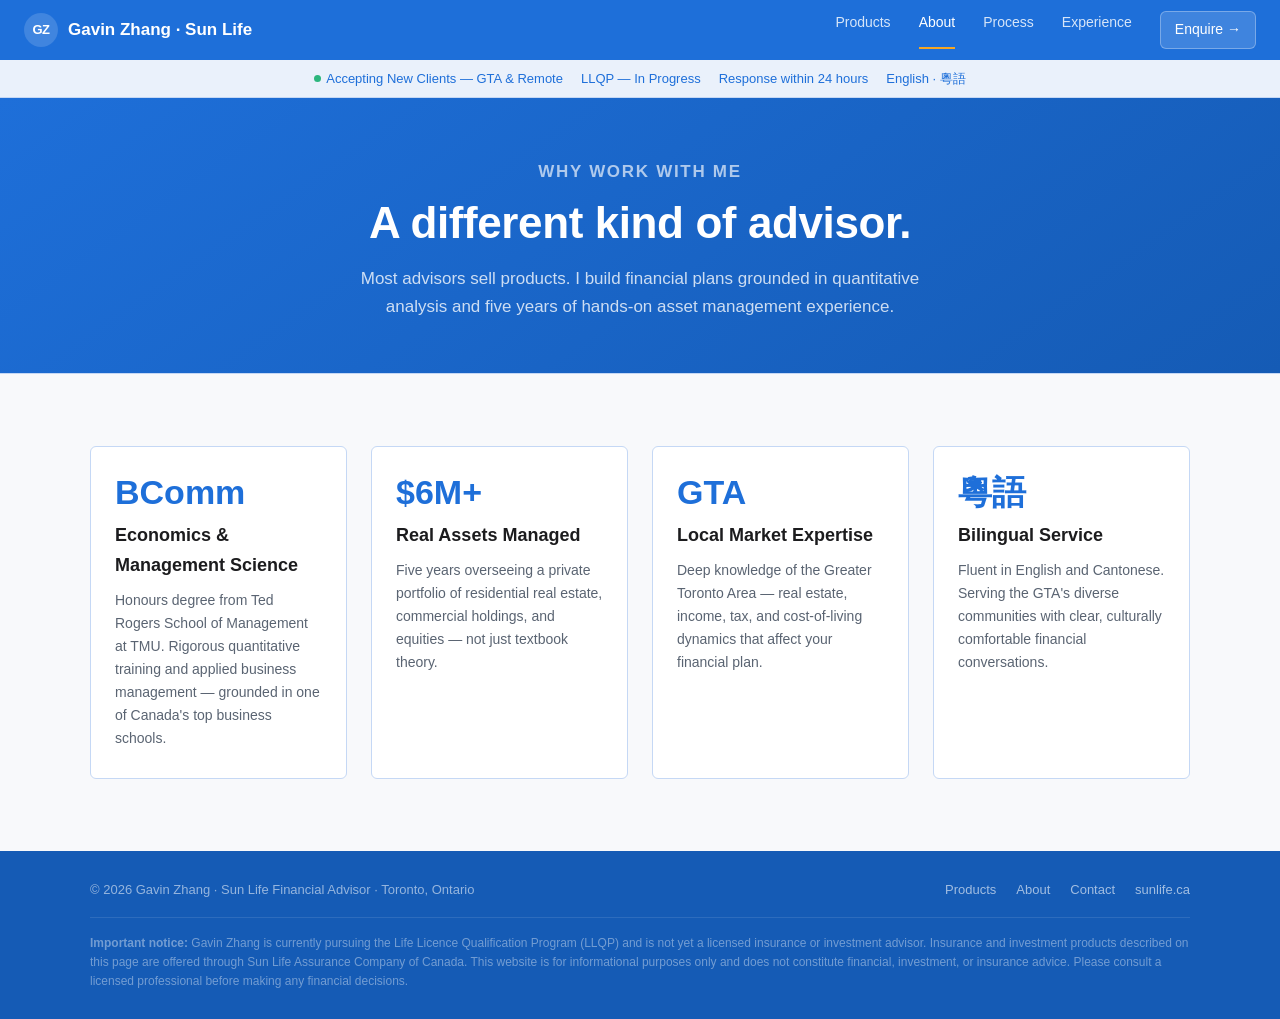
==== about.html @ dd491392 "Add files via upload" ====
<!DOCTYPE html>
<html lang="en">
<head>
  <meta charset="UTF-8"/><meta name="viewport" content="width=device-width,initial-scale=1.0"/>
  <title>About — Gavin Zhang · Sun Life Financial Advisor</title>
  <link rel="stylesheet" href="style.css"/>
  <style>
    .why-grid{display:grid;grid-template-columns:repeat(auto-fill,minmax(220px,1fr));gap:24px;}
    .why-card{background:var(--white);border:1px solid var(--blue-border);border-radius:var(--radius);padding:28px 24px;}
    .why-stat{font-size:34px;font-weight:800;color:var(--blue);line-height:1;margin-bottom:12px;}
    .why-card h3{font-size:18px;font-weight:700;margin-bottom:8px;}
    .why-card p{font-size:14px;color:var(--muted);}
  </style>
</head>
<body>
<nav>
  <a href="index.html" class="nav-brand"><span class="nav-logo">GZ</span><span>Gavin Zhang · Sun Life</span></a>
  <div class="nav-links">
    <a href="products.html">Products</a>
    <a href="about.html" class="active">About</a>
    <a href="process.html">Process</a>
    <a href="experience.html">Experience</a>
    <a href="index.html#contact" class="nav-cta">Enquire →</a>
  </div>
</nav>
<div class="statusbar">
  <span><span class="dot"></span> Accepting New Clients — GTA &amp; Remote</span>
  <span>LLQP — In Progress</span><span>Response within 24 hours</span><span>English · 粵語</span>
</div>

<div class="page-hero">
  <p class="section-eyebrow">Why Work With Me</p>
  <h1>A different kind of advisor.</h1>
  <p>Most advisors sell products. I build financial plans grounded in quantitative analysis and five years of hands-on asset management experience.</p>
</div>

<section style="background:var(--off-white);border-top:1px solid var(--blue-border);">
  <div class="container">
    <div class="why-grid">
      <div class="why-card">
        <div class="why-stat">BComm</div>
        <h3>Economics &amp; Management Science</h3>
        <p>Honours degree from Ted Rogers School of Management at TMU. Rigorous quantitative training and applied business management — grounded in one of Canada's top business schools.</p>
      </div>
      <div class="why-card">
        <div class="why-stat">$6M+</div>
        <h3>Real Assets Managed</h3>
        <p>Five years overseeing a private portfolio of residential real estate, commercial holdings, and equities — not just textbook theory.</p>
      </div>
      <div class="why-card">
        <div class="why-stat">GTA</div>
        <h3>Local Market Expertise</h3>
        <p>Deep knowledge of the Greater Toronto Area — real estate, income, tax, and cost-of-living dynamics that affect your financial plan.</p>
      </div>
      <div class="why-card">
        <div class="why-stat">粵語</div>
        <h3>Bilingual Service</h3>
        <p>Fluent in English and Cantonese. Serving the GTA's diverse communities with clear, culturally comfortable financial conversations.</p>
      </div>
    </div>
  </div>
</section>

<footer>
  <div class="footer-inner">
    <span>© 2026 Gavin Zhang · Sun Life Financial Advisor · Toronto, Ontario</span>
    <div class="footer-links">
      <a href="products.html">Products</a><a href="about.html">About</a>
      <a href="index.html#contact">Contact</a><a href="https://www.sunlife.ca/en/" target="_blank">sunlife.ca</a>
    </div>
  </div>
  <p class="disclaimer"><strong>Important notice:</strong> Gavin Zhang is currently pursuing the Life Licence Qualification Program (LLQP) and is not yet a licensed insurance or investment advisor. Insurance and investment products described on this page are offered through Sun Life Assurance Company of Canada. This website is for informational purposes only and does not constitute financial, investment, or insurance advice. Please consult a licensed professional before making any financial decisions.</p>
</footer>
</body>
</html>
---- style.css ----
:root{--blue:#1E6FD9;--blue-dark:#155BB5;--blue-light:#EAF1FB;--blue-border:#C5D8F5;--yellow:#F5A623;--yellow-bg:#FFF8ED;--white:#FFFFFF;--off-white:#F8F9FB;--text:#1C1C1E;--muted:#5A6472;--radius:6px;--max:1100px;}
*,*::before,*::after{box-sizing:border-box;margin:0;padding:0;}
html{scroll-behavior:smooth;}
body{font-family:-apple-system,BlinkMacSystemFont,"Segoe UI",Roboto,Helvetica,Arial,sans-serif;font-size:16px;line-height:1.65;color:var(--text);background:var(--white);}
a{color:inherit;text-decoration:none;}
ul{list-style:none;}
nav{position:sticky;top:0;z-index:100;background:var(--blue);padding:0 24px;display:flex;align-items:center;justify-content:space-between;height:60px;}
.nav-brand{display:flex;align-items:center;gap:10px;color:#fff;font-weight:700;font-size:17px;}
.nav-logo{background:rgba(255,255,255,.15);border-radius:50%;width:34px;height:34px;display:flex;align-items:center;justify-content:center;font-size:13px;font-weight:800;letter-spacing:-.5px;color:#fff;}
.nav-links{display:flex;gap:28px;}
.nav-links a{color:rgba(255,255,255,.82);font-size:14px;font-weight:500;transition:color .15s;}
.nav-links a:hover{color:#fff;}
.nav-links a.active{color:#fff;border-bottom:2px solid var(--yellow);padding-bottom:2px;}
.nav-cta{background:rgba(255,255,255,.15);border:1px solid rgba(255,255,255,.3);color:#fff!important;padding:6px 14px;border-radius:var(--radius);font-size:13px;font-weight:600;transition:background .15s;}
.nav-cta:hover{background:rgba(255,255,255,.25)!important;}
.statusbar{background:var(--blue-light);border-bottom:1px solid var(--blue-border);padding:8px 24px;display:flex;flex-wrap:wrap;gap:18px;justify-content:center;font-size:13px;color:var(--blue);}
.statusbar span{display:flex;align-items:center;gap:5px;}
.dot{width:7px;height:7px;border-radius:50%;background:#2CB67D;display:inline-block;}
.hero{background:linear-gradient(145deg,var(--blue) 0%,var(--blue-dark) 100%);color:#fff;padding:88px 24px 80px;text-align:center;}
.hero-eyebrow{font-size:13px;font-weight:600;letter-spacing:.08em;text-transform:uppercase;color:rgba(255,255,255,.65);margin-bottom:18px;}
.hero h1{font-size:clamp(32px,5vw,54px);font-weight:800;line-height:1.15;max-width:760px;margin:0 auto 20px;letter-spacing:-.5px;}
.hero h1 em{font-style:italic;opacity:.9;}
.hero p{font-size:18px;color:rgba(255,255,255,.82);max-width:600px;margin:0 auto 36px;}
.hero-btns{display:flex;gap:14px;justify-content:center;flex-wrap:wrap;}
.page-hero{background:linear-gradient(145deg,var(--blue) 0%,var(--blue-dark) 100%);color:#fff;padding:60px 24px 52px;text-align:center;}
.page-hero .section-eyebrow{color:rgba(255,255,255,.65);}
.page-hero h1{font-size:clamp(26px,4vw,44px);font-weight:800;line-height:1.15;max-width:700px;margin:12px auto 16px;letter-spacing:-.4px;}
.page-hero h1 em{font-style:italic;}
.page-hero p{font-size:17px;color:rgba(255,255,255,.78);max-width:560px;margin:0 auto;}
.stats{background:var(--off-white);border-bottom:1px solid var(--blue-border);padding:36px 24px;display:flex;flex-wrap:wrap;justify-content:center;gap:48px;}
.stat{text-align:center;}
.stat-num{font-size:32px;font-weight:800;color:var(--blue);line-height:1;}
.stat-label{font-size:13px;color:var(--muted);margin-top:4px;font-weight:500;}
section{padding:72px 24px;}
.container{max-width:var(--max);margin:0 auto;}
.section-eyebrow{font-size:12px;font-weight:700;letter-spacing:.1em;text-transform:uppercase;color:var(--blue);margin-bottom:10px;}
.section-title{font-size:clamp(24px,3.5vw,38px);font-weight:800;line-height:1.2;letter-spacing:-.3px;max-width:580px;}
.section-title em{font-style:italic;}
.section-sub{color:var(--muted);font-size:16px;max-width:540px;margin-top:12px;}
.section-header{margin-bottom:48px;}
.btn-primary{background:var(--yellow);color:#1C1C1E;padding:13px 28px;border-radius:var(--radius);font-weight:700;font-size:15px;transition:opacity .15s;display:inline-block;}
.btn-primary:hover{opacity:.9;}
.btn-secondary{border:1.5px solid rgba(255,255,255,.45);color:#fff;padding:13px 28px;border-radius:var(--radius);font-weight:600;font-size:15px;transition:border-color .15s,background .15s;display:inline-block;}
.btn-secondary:hover{border-color:#fff;background:rgba(255,255,255,.08);}
.btn-yellow{background:var(--yellow);color:#1C1C1E;padding:10px 20px;border-radius:var(--radius);font-weight:700;font-size:14px;transition:opacity .15s;display:inline-block;}
.btn-yellow:hover{opacity:.88;}
footer{background:var(--blue-dark);color:rgba(255,255,255,.55);padding:28px 24px;font-size:13px;}
.footer-inner{max-width:var(--max);margin:0 auto;display:flex;flex-wrap:wrap;justify-content:space-between;align-items:flex-start;gap:16px;}
.footer-links{display:flex;gap:20px;flex-wrap:wrap;}
.footer-links a{color:rgba(255,255,255,.6);}
.footer-links a:hover{color:#fff;}
.disclaimer{max-width:var(--max);margin:16px auto 0;padding-top:16px;border-top:1px solid rgba(255,255,255,.1);font-size:12px;line-height:1.6;color:rgba(255,255,255,.4);}
@media(max-width:720px){.nav-links{display:none;}.stats{gap:28px;}}
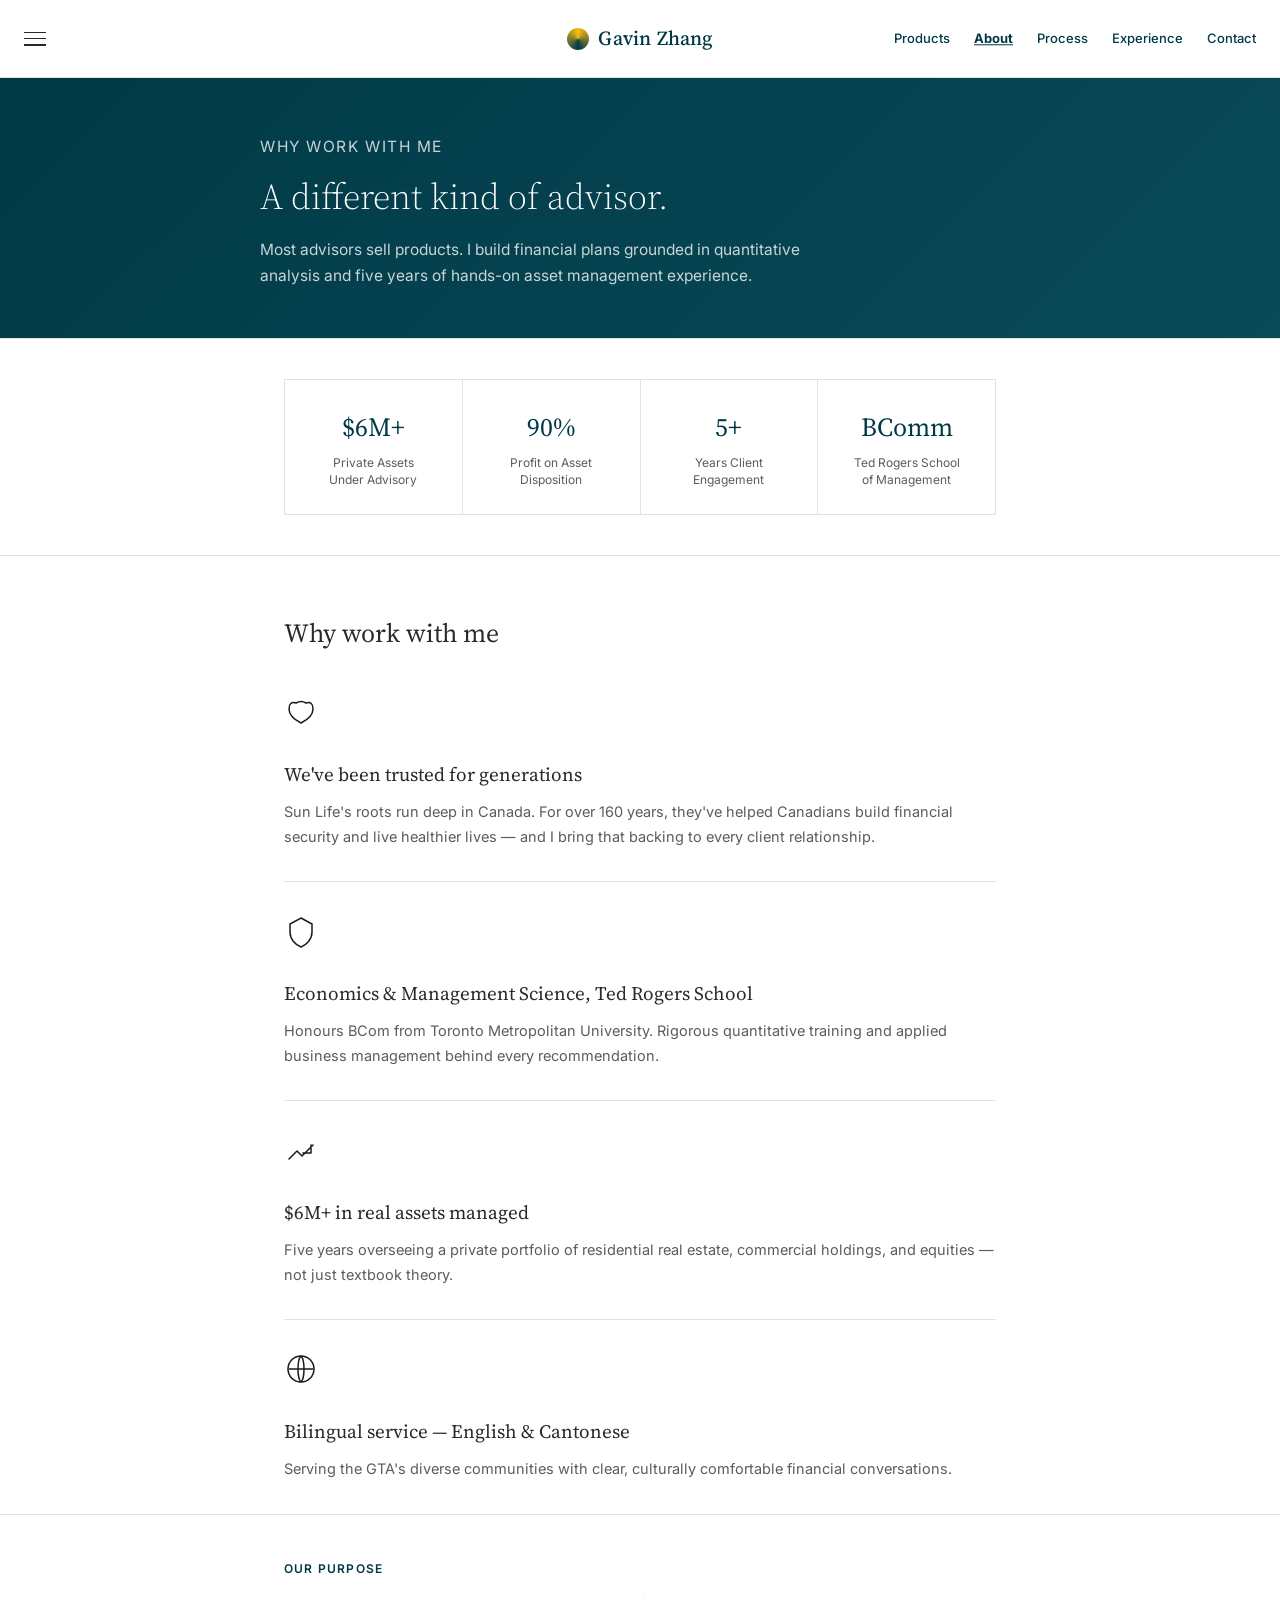
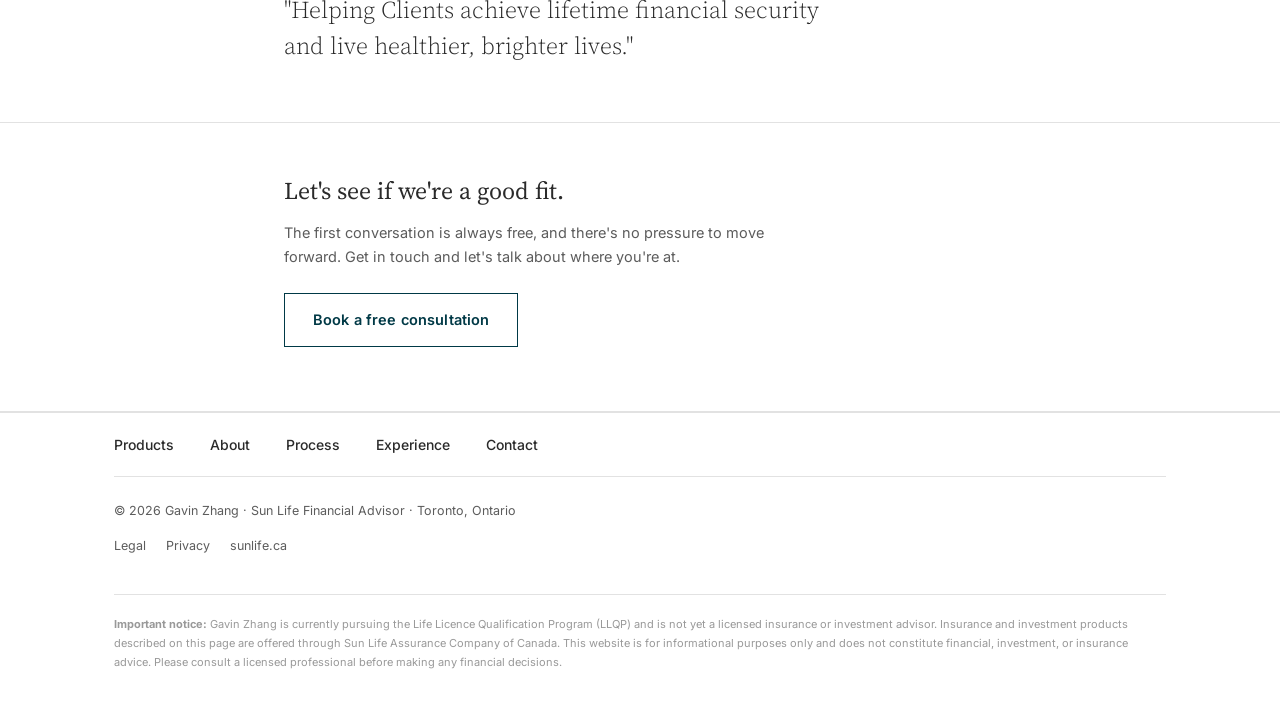
==== commit 6d34fda0: "Add files via upload" ====
--- a/about.html
+++ b/about.html
@@ -1,75 +1,139 @@
 <!DOCTYPE html>
 <html lang="en">
 <head>
-  <meta charset="UTF-8"/><meta name="viewport" content="width=device-width,initial-scale=1.0"/>
-  <title>About — Gavin Zhang · Sun Life Financial Advisor</title>
-  <link rel="stylesheet" href="style.css"/>
-  <style>
-    .why-grid{display:grid;grid-template-columns:repeat(auto-fill,minmax(220px,1fr));gap:24px;}
-    .why-card{background:var(--white);border:1px solid var(--blue-border);border-radius:var(--radius);padding:28px 24px;}
-    .why-stat{font-size:34px;font-weight:800;color:var(--blue);line-height:1;margin-bottom:12px;}
-    .why-card h3{font-size:18px;font-weight:700;margin-bottom:8px;}
-    .why-card p{font-size:14px;color:var(--muted);}
-  </style>
+<meta charset="UTF-8"/>
+<meta name="viewport" content="width=device-width,initial-scale=1.0"/>
+<title>About — Gavin Zhang · Sun Life Financial Advisor</title>
+<link rel="preconnect" href="https://fonts.googleapis.com">
+<link rel="preconnect" href="https://fonts.gstatic.com" crossorigin>
+<link href="https://fonts.googleapis.com/css2?family=Source+Serif+4:opsz,wght@8..60,300;8..60,400;8..60,500&family=Inter:wght@300;400;500;600&display=swap" rel="stylesheet">
+<link rel="stylesheet" href="style.css">
 </head>
 <body>
+
+<!-- NAV -->
 <nav>
-  <a href="index.html" class="nav-brand"><span class="nav-logo">GZ</span><span>Gavin Zhang · Sun Life</span></a>
-  <div class="nav-links">
+  <div class="nav-menu-icon"><span></span><span></span><span></span></div>
+  <a href="index.html" class="nav-brand">
+    <span class="nav-sun"></span>
+    <span class="nav-brand-text">Gavin Zhang</span>
+  </a>
+  <div class="nav-links-row">
     <a href="products.html">Products</a>
     <a href="about.html" class="active">About</a>
     <a href="process.html">Process</a>
     <a href="experience.html">Experience</a>
-    <a href="index.html#contact" class="nav-cta">Enquire →</a>
+    <a href="index.html#contact">Contact</a>
   </div>
 </nav>
-<div class="statusbar">
-  <span><span class="dot"></span> Accepting New Clients — GTA &amp; Remote</span>
-  <span>LLQP — In Progress</span><span>Response within 24 hours</span><span>English · 粵語</span>
+
+<!-- PAGE HERO -->
+<div class="page-hero">
+  <div class="page-hero-inner">
+    <p class="page-hero-eyebrow">Why Work With Me</p>
+    <h1>A different kind of advisor.</h1>
+    <p>Most advisors sell products. I build financial plans grounded in quantitative analysis and five years of hands-on asset management experience.</p>
+  </div>
 </div>
 
-<div class="page-hero">
-  <p class="section-eyebrow">Why Work With Me</p>
-  <h1>A different kind of advisor.</h1>
-  <p>Most advisors sell products. I build financial plans grounded in quantitative analysis and five years of hands-on asset management experience.</p>
+<hr class="divider"/>
+
+<!-- STATS -->
+<div class="wrap">
+<div class="stat-row">
+  <div class="stat-cell"><div class="stat-num">$6M+</div><div class="stat-label">Private Assets<br>Under Advisory</div></div>
+  <div class="stat-cell"><div class="stat-num">90%</div><div class="stat-label">Profit on Asset<br>Disposition</div></div>
+  <div class="stat-cell"><div class="stat-num">5+</div><div class="stat-label">Years Client<br>Engagement</div></div>
+  <div class="stat-cell"><div class="stat-num">BComm</div><div class="stat-label">Ted Rogers School<br>of Management</div></div>
+</div>
 </div>
 
-<section style="background:var(--off-white);border-top:1px solid var(--blue-border);">
-  <div class="container">
-    <div class="why-grid">
-      <div class="why-card">
-        <div class="why-stat">BComm</div>
-        <h3>Economics &amp; Management Science</h3>
-        <p>Honours degree from Ted Rogers School of Management at TMU. Rigorous quantitative training and applied business management — grounded in one of Canada's top business schools.</p>
-      </div>
-      <div class="why-card">
-        <div class="why-stat">$6M+</div>
-        <h3>Real Assets Managed</h3>
-        <p>Five years overseeing a private portfolio of residential real estate, commercial holdings, and equities — not just textbook theory.</p>
-      </div>
-      <div class="why-card">
-        <div class="why-stat">GTA</div>
-        <h3>Local Market Expertise</h3>
-        <p>Deep knowledge of the Greater Toronto Area — real estate, income, tax, and cost-of-living dynamics that affect your financial plan.</p>
-      </div>
-      <div class="why-card">
-        <div class="why-stat">粵語</div>
-        <h3>Bilingual Service</h3>
-        <p>Fluent in English and Cantonese. Serving the GTA's diverse communities with clear, culturally comfortable financial conversations.</p>
+<hr class="divider"/>
+
+<!-- WHY ITEMS -->
+<div class="wrap">
+<h2 class="why-title">Why work with me</h2>
+
+<div class="why-item">
+  <div class="cb-icon-row">
+    <svg viewBox="0 0 34 34" fill="none"><path d="M5 14 Q5 6 12 8 Q17 5 22 8 Q29 6 29 14 Q29 22 17 28 Q5 22 5 14 Z" stroke="#1A1A1A" stroke-width="1.5"/></svg>
+  </div>
+  <h3>We've been trusted for generations</h3>
+  <p>Sun Life's roots run deep in Canada. For over 160 years, they've helped Canadians build financial security and live healthier lives — and I bring that backing to every client relationship.</p>
+</div>
+<hr class="divider"/>
+
+<div class="why-item">
+  <div class="cb-icon-row">
+    <svg viewBox="0 0 34 34" fill="none"><path d="M17 4l11 6v8c0 7-5 12.5-11 15-6-2.5-11-8-11-15v-8l11-6z" stroke="#1A1A1A" stroke-width="1.5" fill="none"/></svg>
+  </div>
+  <h3>Economics &amp; Management Science, Ted Rogers School</h3>
+  <p>Honours BCom from Toronto Metropolitan University. Rigorous quantitative training and applied business management behind every recommendation.</p>
+</div>
+<hr class="divider"/>
+
+<div class="why-item">
+  <div class="cb-icon-row">
+    <svg viewBox="0 0 34 34" fill="none"><path d="M5 26l8-8 5 5 11-11M27 12v8h-8" stroke="#1A1A1A" stroke-width="1.5" fill="none" stroke-linecap="round" stroke-linejoin="round"/></svg>
+  </div>
+  <h3>$6M+ in real assets managed</h3>
+  <p>Five years overseeing a private portfolio of residential real estate, commercial holdings, and equities — not just textbook theory.</p>
+</div>
+<hr class="divider"/>
+
+<div class="why-item">
+  <div class="cb-icon-row">
+    <svg viewBox="0 0 34 34" fill="none"><circle cx="17" cy="17" r="13" stroke="#1A1A1A" stroke-width="1.5"/><path d="M17 4c4 4 4 22 0 26M17 4c-4 4-4 22 0 26M5 17h24" stroke="#1A1A1A" stroke-width="1.5"/></svg>
+  </div>
+  <h3>Bilingual service — English &amp; Cantonese</h3>
+  <p>Serving the GTA's diverse communities with clear, culturally comfortable financial conversations.</p>
+</div>
+</div>
+
+<hr class="divider"/>
+
+<!-- PURPOSE -->
+<div class="wrap">
+<div class="content-block">
+  <p class="page-hero-eyebrow" style="color:var(--teal);">Our Purpose</p>
+  <h2 class="cb-h" style="font-size:24px;font-weight:300;line-height:1.5;max-width:560px;">"Helping Clients achieve lifetime financial security and live healthier, brighter lives."</h2>
+</div>
+</div>
+
+<hr class="divider"/>
+
+<!-- CTA -->
+<div class="wrap">
+<div class="find-strip">
+  <h2 class="find-title">Let's see if we're a good fit.</h2>
+  <p class="find-p">The first conversation is always free, and there's no pressure to move forward. Get in touch and let's talk about where you're at.</p>
+  <a href="index.html#contact" class="btn-outline">Book a free consultation</a>
+</div>
+</div>
+
+<hr class="divider"/>
+
+<!-- FOOTER -->
+<footer>
+  <div class="wrap-wide">
+    <div class="footer-links-bar">
+      <a href="products.html">Products</a>
+      <a href="about.html">About</a>
+      <a href="process.html">Process</a>
+      <a href="experience.html">Experience</a>
+      <a href="index.html#contact">Contact</a>
+    </div>
+    <div class="footer-bottom">
+      <p class="footer-copy">© 2026 Gavin Zhang · Sun Life Financial Advisor · Toronto, Ontario</p>
+      <div class="footer-bottom-links">
+        <a href="https://www.sunlife.ca/sl/pslf-canada/en/legal/" target="_blank">Legal</a>
+        <a href="https://www.sunlife.ca/sl/pslf-canada/en/privacy/" target="_blank">Privacy</a>
+        <a href="https://www.sunlife.ca/en/" target="_blank">sunlife.ca</a>
       </div>
     </div>
+    <p class="disclaimer"><strong>Important notice:</strong> Gavin Zhang is currently pursuing the Life Licence Qualification Program (LLQP) and is not yet a licensed insurance or investment advisor. Insurance and investment products described on this page are offered through Sun Life Assurance Company of Canada. This website is for informational purposes only and does not constitute financial, investment, or insurance advice. Please consult a licensed professional before making any financial decisions.</p>
   </div>
-</section>
+</footer>
 
-<footer>
-  <div class="footer-inner">
-    <span>© 2026 Gavin Zhang · Sun Life Financial Advisor · Toronto, Ontario</span>
-    <div class="footer-links">
-      <a href="products.html">Products</a><a href="about.html">About</a>
-      <a href="index.html#contact">Contact</a><a href="https://www.sunlife.ca/en/" target="_blank">sunlife.ca</a>
-    </div>
-  </div>
-  <p class="disclaimer"><strong>Important notice:</strong> Gavin Zhang is currently pursuing the Life Licence Qualification Program (LLQP) and is not yet a licensed insurance or investment advisor. Insurance and investment products described on this page are offered through Sun Life Assurance Company of Canada. This website is for informational purposes only and does not constitute financial, investment, or insurance advice. Please consult a licensed professional before making any financial decisions.</p>
-</footer>
 </body>
 </html>
--- a/style.css
+++ b/style.css
@@ -1,53 +1,174 @@
-:root{--blue:#1E6FD9;--blue-dark:#155BB5;--blue-light:#EAF1FB;--blue-border:#C5D8F5;--yellow:#F5A623;--yellow-bg:#FFF8ED;--white:#FFFFFF;--off-white:#F8F9FB;--text:#1C1C1E;--muted:#5A6472;--radius:6px;--max:1100px;}
+:root{
+  --teal:#003946; --teal-light:#2B6477;
+  --gold:#FEBE10; --cream:#FAF3E0;
+  --white:#FFFFFF; --text:#2A2A2A; --grey-head:#8A8A8A; --muted:#5C5C5C;
+  --line:#E2E2E2;
+  --max:760px;
+  --serif:'Source Serif 4',Georgia,serif;
+  --sans:'Inter',-apple-system,sans-serif;
+}
 *,*::before,*::after{box-sizing:border-box;margin:0;padding:0;}
 html{scroll-behavior:smooth;}
-body{font-family:-apple-system,BlinkMacSystemFont,"Segoe UI",Roboto,Helvetica,Arial,sans-serif;font-size:16px;line-height:1.65;color:var(--text);background:var(--white);}
+body{font-family:var(--sans);font-weight:400;font-size:16px;line-height:1.65;color:var(--text);background:var(--white);-webkit-font-smoothing:antialiased;}
 a{color:inherit;text-decoration:none;}
 ul{list-style:none;}
-nav{position:sticky;top:0;z-index:100;background:var(--blue);padding:0 24px;display:flex;align-items:center;justify-content:space-between;height:60px;}
-.nav-brand{display:flex;align-items:center;gap:10px;color:#fff;font-weight:700;font-size:17px;}
-.nav-logo{background:rgba(255,255,255,.15);border-radius:50%;width:34px;height:34px;display:flex;align-items:center;justify-content:center;font-size:13px;font-weight:800;letter-spacing:-.5px;color:#fff;}
-.nav-links{display:flex;gap:28px;}
-.nav-links a{color:rgba(255,255,255,.82);font-size:14px;font-weight:500;transition:color .15s;}
-.nav-links a:hover{color:#fff;}
-.nav-links a.active{color:#fff;border-bottom:2px solid var(--yellow);padding-bottom:2px;}
-.nav-cta{background:rgba(255,255,255,.15);border:1px solid rgba(255,255,255,.3);color:#fff!important;padding:6px 14px;border-radius:var(--radius);font-size:13px;font-weight:600;transition:background .15s;}
-.nav-cta:hover{background:rgba(255,255,255,.25)!important;}
-.statusbar{background:var(--blue-light);border-bottom:1px solid var(--blue-border);padding:8px 24px;display:flex;flex-wrap:wrap;gap:18px;justify-content:center;font-size:13px;color:var(--blue);}
-.statusbar span{display:flex;align-items:center;gap:5px;}
-.dot{width:7px;height:7px;border-radius:50%;background:#2CB67D;display:inline-block;}
-.hero{background:linear-gradient(145deg,var(--blue) 0%,var(--blue-dark) 100%);color:#fff;padding:88px 24px 80px;text-align:center;}
-.hero-eyebrow{font-size:13px;font-weight:600;letter-spacing:.08em;text-transform:uppercase;color:rgba(255,255,255,.65);margin-bottom:18px;}
-.hero h1{font-size:clamp(32px,5vw,54px);font-weight:800;line-height:1.15;max-width:760px;margin:0 auto 20px;letter-spacing:-.5px;}
-.hero h1 em{font-style:italic;opacity:.9;}
-.hero p{font-size:18px;color:rgba(255,255,255,.82);max-width:600px;margin:0 auto 36px;}
-.hero-btns{display:flex;gap:14px;justify-content:center;flex-wrap:wrap;}
-.page-hero{background:linear-gradient(145deg,var(--blue) 0%,var(--blue-dark) 100%);color:#fff;padding:60px 24px 52px;text-align:center;}
-.page-hero .section-eyebrow{color:rgba(255,255,255,.65);}
-.page-hero h1{font-size:clamp(26px,4vw,44px);font-weight:800;line-height:1.15;max-width:700px;margin:12px auto 16px;letter-spacing:-.4px;}
-.page-hero h1 em{font-style:italic;}
-.page-hero p{font-size:17px;color:rgba(255,255,255,.78);max-width:560px;margin:0 auto;}
-.stats{background:var(--off-white);border-bottom:1px solid var(--blue-border);padding:36px 24px;display:flex;flex-wrap:wrap;justify-content:center;gap:48px;}
-.stat{text-align:center;}
-.stat-num{font-size:32px;font-weight:800;color:var(--blue);line-height:1;}
-.stat-label{font-size:13px;color:var(--muted);margin-top:4px;font-weight:500;}
-section{padding:72px 24px;}
-.container{max-width:var(--max);margin:0 auto;}
-.section-eyebrow{font-size:12px;font-weight:700;letter-spacing:.1em;text-transform:uppercase;color:var(--blue);margin-bottom:10px;}
-.section-title{font-size:clamp(24px,3.5vw,38px);font-weight:800;line-height:1.2;letter-spacing:-.3px;max-width:580px;}
-.section-title em{font-style:italic;}
-.section-sub{color:var(--muted);font-size:16px;max-width:540px;margin-top:12px;}
-.section-header{margin-bottom:48px;}
-.btn-primary{background:var(--yellow);color:#1C1C1E;padding:13px 28px;border-radius:var(--radius);font-weight:700;font-size:15px;transition:opacity .15s;display:inline-block;}
-.btn-primary:hover{opacity:.9;}
-.btn-secondary{border:1.5px solid rgba(255,255,255,.45);color:#fff;padding:13px 28px;border-radius:var(--radius);font-weight:600;font-size:15px;transition:border-color .15s,background .15s;display:inline-block;}
-.btn-secondary:hover{border-color:#fff;background:rgba(255,255,255,.08);}
-.btn-yellow{background:var(--yellow);color:#1C1C1E;padding:10px 20px;border-radius:var(--radius);font-weight:700;font-size:14px;transition:opacity .15s;display:inline-block;}
-.btn-yellow:hover{opacity:.88;}
-footer{background:var(--blue-dark);color:rgba(255,255,255,.55);padding:28px 24px;font-size:13px;}
-.footer-inner{max-width:var(--max);margin:0 auto;display:flex;flex-wrap:wrap;justify-content:space-between;align-items:flex-start;gap:16px;}
-.footer-links{display:flex;gap:20px;flex-wrap:wrap;}
-.footer-links a{color:rgba(255,255,255,.6);}
-.footer-links a:hover{color:#fff;}
-.disclaimer{max-width:var(--max);margin:16px auto 0;padding-top:16px;border-top:1px solid rgba(255,255,255,.1);font-size:12px;line-height:1.6;color:rgba(255,255,255,.4);}
-@media(max-width:720px){.nav-links{display:none;}.stats{gap:28px;}}
+img{max-width:100%;display:block;}
+
+/* NAV — minimal, centered logo */
+nav{padding:22px 24px;display:flex;align-items:center;justify-content:center;position:relative;border-bottom:1px solid var(--line);}
+.nav-menu-icon{position:absolute;left:24px;top:50%;transform:translateY(-50%);width:22px;height:14px;display:flex;flex-direction:column;justify-content:space-between;cursor:pointer;}
+.nav-menu-icon span{display:block;height:1.5px;background:var(--text);}
+.nav-brand{display:flex;align-items:center;gap:9px;}
+.nav-sun{width:22px;height:22px;border-radius:50%;background:conic-gradient(from 0deg, var(--gold), var(--teal), var(--gold));}
+.nav-brand-text{font-family:var(--serif);font-size:20px;font-weight:500;color:var(--teal);letter-spacing:0.01em;}
+.nav-links-row{position:absolute;right:24px;top:50%;transform:translateY(-50%);display:flex;gap:24px;}
+.nav-links-row a{font-size:13px;color:var(--teal);font-weight:500;}
+.nav-links-row a:hover,.nav-links-row a.active{text-decoration:underline;}
+.nav-links-row a.active{font-weight:700;}
+
+.wrap{max-width:var(--max);margin:0 auto;padding:0 24px;}
+.wrap-wide{max-width:1100px;margin:0 auto;padding:0 24px;}
+
+/* HERO — homepage gradient hero */
+.hero-block{width:100%;background:linear-gradient(135deg,var(--teal) 0%,#0A4A58 100%);padding:64px 24px;}
+.hero-text-block{max-width:var(--max);margin:0 auto;}
+.hero-text-block h1{font-family:var(--serif);font-weight:300;font-size:clamp(28px,4vw,40px);line-height:1.3;color:#fff;letter-spacing:0;margin-bottom:24px;}
+.hero-text-block p{font-size:16px;color:rgba(255,255,255,0.78);font-weight:400;line-height:1.7;margin-bottom:32px;max-width:560px;}
+
+/* PAGE HERO — inner-page header (same gradient block, shorter, no body copy required) */
+.page-hero{width:100%;background:linear-gradient(135deg,var(--teal) 0%,#0A4A58 100%);padding:56px 24px 48px;}
+.page-hero-inner{max-width:var(--max);margin:0 auto;}
+.page-hero-eyebrow{font-size:12px;font-weight:600;letter-spacing:.1em;text-transform:uppercase;color:rgba(255,255,255,.55);margin-bottom:14px;}
+.page-hero h1{font-family:var(--serif);font-weight:300;font-size:clamp(26px,3.6vw,36px);line-height:1.3;color:#fff;letter-spacing:0;margin-bottom:16px;}
+.page-hero p{font-size:15.5px;color:rgba(255,255,255,0.78);font-weight:400;line-height:1.7;max-width:540px;}
+
+.btn-outline{display:inline-block;border:1.5px solid var(--teal);color:var(--teal);background:transparent;font-size:14.5px;font-weight:600;padding:14px 28px;letter-spacing:0.01em;transition:background .15s,color .15s;}
+.btn-outline:hover{background:var(--teal);color:#fff;}
+.btn-outline-white{display:inline-block;border:1.5px solid #fff;color:#fff;background:transparent;font-size:14.5px;font-weight:600;padding:14px 28px;letter-spacing:0.01em;transition:background .15s,color .15s;}
+.btn-outline-white:hover{background:#fff;color:var(--teal);}
+
+/* CONTENT BLOCKS — photo + heading + body + link/button, repeated */
+.content-block{padding:44px 0;}
+.cb-photo-wide{width:calc(100% - 96px);max-width:1400px;margin-left:auto;margin-right:auto;aspect-ratio:21/9;overflow:hidden;position:relative;background:#F2E9D8;margin-bottom:36px;}
+.cb-photo-wide img{width:100%;height:100%;object-fit:cover;display:block;}
+.cb-photo-wide.smaller{max-width:var(--max);aspect-ratio:16/9;}
+.cb-icon-row{margin-bottom:22px;}
+.cb-icon-row svg{width:38px;height:38px;}
+.cb-h{font-family:var(--serif);font-weight:400;font-size:22px;color:var(--text);margin-bottom:14px;line-height:1.35;}
+.cb-p{font-size:15px;color:var(--muted);line-height:1.7;margin-bottom:20px;max-width:540px;}
+.cb-link{display:inline-flex;align-items:center;gap:6px;font-size:14.5px;font-weight:600;color:var(--teal);}
+.cb-link:hover{text-decoration:underline;}
+.cb-link svg{width:16px;height:16px;flex-shrink:0;}
+hr.divider{border:none;border-top:1px solid var(--line);margin:0;}
+
+/* SECTION TITLE — generic serif section heading used across inner pages */
+.section-title-block{margin:56px 0 8px;}
+.section-title{font-family:var(--serif);font-weight:400;font-size:26px;color:var(--text);margin-bottom:8px;}
+.section-sub{font-size:14.5px;color:var(--muted);line-height:1.7;max-width:540px;}
+
+/* WHY CHOOSE / stacked items pattern */
+.why-title{font-family:var(--serif);font-weight:400;font-size:26px;color:var(--text);margin:56px 0 8px;}
+.why-item{padding:32px 0;}
+.why-item .cb-icon-row svg{width:34px;height:34px;}
+.why-item h3{font-family:var(--serif);font-weight:400;font-size:19px;margin-bottom:10px;}
+.why-item p{font-size:14.5px;color:var(--muted);line-height:1.7;}
+
+/* GET STARTED — 3 cols */
+.gs-wrap{padding:56px 0;}
+.gs-title{font-family:var(--serif);font-weight:400;font-size:26px;margin-bottom:36px;}
+.gs-grid{display:grid;grid-template-columns:repeat(3,1fr);gap:36px;}
+.gs-card h4{font-size:13px;font-weight:700;color:var(--teal);letter-spacing:0.03em;text-transform:uppercase;margin-bottom:10px;}
+.gs-card h3{font-family:var(--serif);font-weight:400;font-size:20px;margin-bottom:10px;}
+.gs-card p{font-size:14px;color:var(--muted);line-height:1.65;margin-bottom:16px;}
+.gs-card ul{margin-bottom:18px;}
+.gs-card li{font-size:13.5px;color:var(--muted);padding:5px 0;border-top:1px solid var(--line);}
+.gs-card li:first-child{border-top:none;padding-top:0;}
+
+/* SUPPORT / link grid pattern */
+.support-wrap{padding:56px 0;background:#FAFAFA;}
+.support-title{font-family:var(--serif);font-weight:400;font-size:26px;margin-bottom:32px;}
+.support-grid{display:grid;grid-template-columns:repeat(3,1fr);gap:1px;background:var(--line);border:1px solid var(--line);}
+.support-cell{background:#fff;padding:24px 22px;}
+.support-cell h4{font-size:14.5px;font-weight:600;margin-bottom:6px;}
+.support-cell p{font-size:13px;color:var(--muted);line-height:1.55;}
+
+/* CREDENTIAL LIST / TIMELINE pattern (used on Experience page) */
+.cred-list{padding:8px 0 16px;}
+.cred-item{display:flex;gap:18px;padding:28px 0;border-top:1px solid var(--line);}
+.cred-item:first-child{border-top:none;}
+.cred-date{flex-shrink:0;width:120px;font-size:13px;color:var(--muted);font-weight:500;padding-top:3px;}
+.cred-body h3{font-family:var(--serif);font-weight:400;font-size:18px;margin-bottom:6px;}
+.cred-body .cred-org{font-size:13.5px;color:var(--teal);font-weight:600;margin-bottom:8px;}
+.cred-body p{font-size:14.5px;color:var(--muted);line-height:1.7;}
+
+/* STAT ROW — simple inline stats used on About / Experience pages */
+.stat-row{display:grid;grid-template-columns:repeat(4,1fr);gap:1px;background:var(--line);border:1px solid var(--line);margin:40px 0;}
+.stat-cell{background:#fff;padding:26px 20px;text-align:center;}
+.stat-num{font-family:var(--serif);font-weight:400;font-size:26px;color:var(--teal);margin-bottom:6px;}
+.stat-label{font-size:12px;color:var(--muted);line-height:1.4;}
+
+/* PROCESS STEPS — numbered list pattern (Process page) */
+.step-item{display:flex;gap:24px;padding:32px 0;border-top:1px solid var(--line);}
+.step-item:first-child{border-top:none;}
+.step-num{flex-shrink:0;font-family:var(--serif);font-size:32px;font-weight:300;color:var(--gold-num,var(--teal));opacity:.45;width:48px;}
+.step-body h3{font-family:var(--serif);font-weight:400;font-size:19px;margin-bottom:8px;}
+.step-body p{font-size:14.5px;color:var(--muted);line-height:1.7;}
+
+/* PRODUCT GRID pattern (Products page) */
+.product-section{padding:8px 0 0;}
+.product-section-title{font-family:var(--serif);font-weight:400;font-size:20px;margin-bottom:18px;}
+.product-list{margin-bottom:48px;}
+.product-row{display:flex;justify-content:space-between;align-items:center;padding:16px 0;border-top:1px solid var(--line);}
+.product-row:first-child{border-top:none;}
+.product-row a{font-size:14.5px;font-weight:500;color:var(--text);}
+.product-row a:hover{color:var(--teal);}
+.product-row span{font-size:13px;color:var(--muted);}
+
+/* CONTACT */
+.contact-wrap{padding:64px 0;}
+.contact-title{font-family:var(--serif);font-weight:400;font-size:28px;margin-bottom:10px;}
+.contact-sub{font-size:15px;color:var(--muted);margin-bottom:36px;max-width:520px;line-height:1.65;}
+.contact-grid{display:grid;grid-template-columns:1fr 1.3fr;gap:48px;}
+.contact-item{margin-bottom:22px;}
+.contact-item h4{font-size:11.5px;font-weight:700;letter-spacing:.08em;text-transform:uppercase;color:#999;margin-bottom:5px;}
+.contact-item a,.contact-item p{font-size:15.5px;color:var(--text);font-weight:500;}
+.contact-item a:hover{color:var(--teal);}
+.form-card{border:1px solid var(--line);padding:32px;}
+.form-row{margin-bottom:16px;}
+.form-row label{display:block;font-size:13px;color:var(--muted);margin-bottom:5px;font-weight:500;}
+.form-row input,.form-row select,.form-row textarea{width:100%;border:1px solid var(--line);padding:11px 13px;font-size:14px;font-family:var(--sans);outline:none;background:#fff;}
+.form-row input:focus,.form-row select:focus,.form-row textarea:focus{border-color:var(--teal);}
+.form-row textarea{resize:vertical;min-height:90px;}
+.btn-submit{width:100%;background:var(--teal);color:#fff;border:none;padding:14px 24px;font-size:14.5px;font-weight:600;cursor:pointer;letter-spacing:0.01em;}
+.btn-submit:hover{background:#012530;}
+.form-success{display:none;border:1px solid #C8E6C9;background:#F1F8F2;padding:18px;text-align:center;font-size:14px;color:#2E7D32;margin-top:12px;}
+
+/* POSTAL CODE / FIND ADVISOR strip */
+.find-strip{padding:48px 0 64px;}
+.find-icon{margin-bottom:18px;}
+.find-icon svg{width:42px;height:32px;}
+.find-title{font-family:var(--serif);font-weight:400;font-size:24px;margin-bottom:10px;}
+.find-p{font-size:14.5px;color:var(--muted);margin-bottom:24px;max-width:480px;line-height:1.65;}
+.find-row{display:flex;gap:12px;max-width:420px;}
+.find-row input{flex:1;border:1px solid var(--line);padding:13px 16px;font-size:14px;font-family:var(--sans);}
+.find-row button{background:transparent;border:1.5px solid var(--teal);color:var(--teal);padding:13px 26px;font-size:14px;font-weight:600;cursor:pointer;white-space:nowrap;}
+.find-row button:hover{background:var(--teal);color:#fff;}
+
+/* FOOTER */
+footer{border-top:1px solid var(--line);padding:0;}
+.footer-links-bar{display:flex;flex-wrap:wrap;gap:36px;padding:20px 0;}
+.footer-links-bar a{font-size:14px;color:var(--text);font-weight:500;}
+.footer-links-bar a:hover{color:var(--teal);}
+.footer-bottom{padding:24px 0;border-top:1px solid var(--line);}
+.footer-bottom-links{display:flex;flex-wrap:wrap;gap:20px;margin-top:14px;}
+.footer-bottom-links a{font-size:12.5px;color:var(--muted);}
+.footer-bottom-links a:hover{color:var(--teal);}
+.footer-copy{font-size:12.5px;color:var(--muted);}
+.disclaimer{padding:20px 0 40px;font-size:11px;line-height:1.7;color:#999;border-top:1px solid var(--line);margin-top:14px;}
+
+@media(max-width:760px){
+  .gs-grid,.support-grid,.contact-grid,.stat-row{grid-template-columns:1fr;}
+  .find-row{flex-direction:column;}
+  .cred-item{flex-direction:column;gap:6px;}
+  .cred-date{width:auto;}
+}
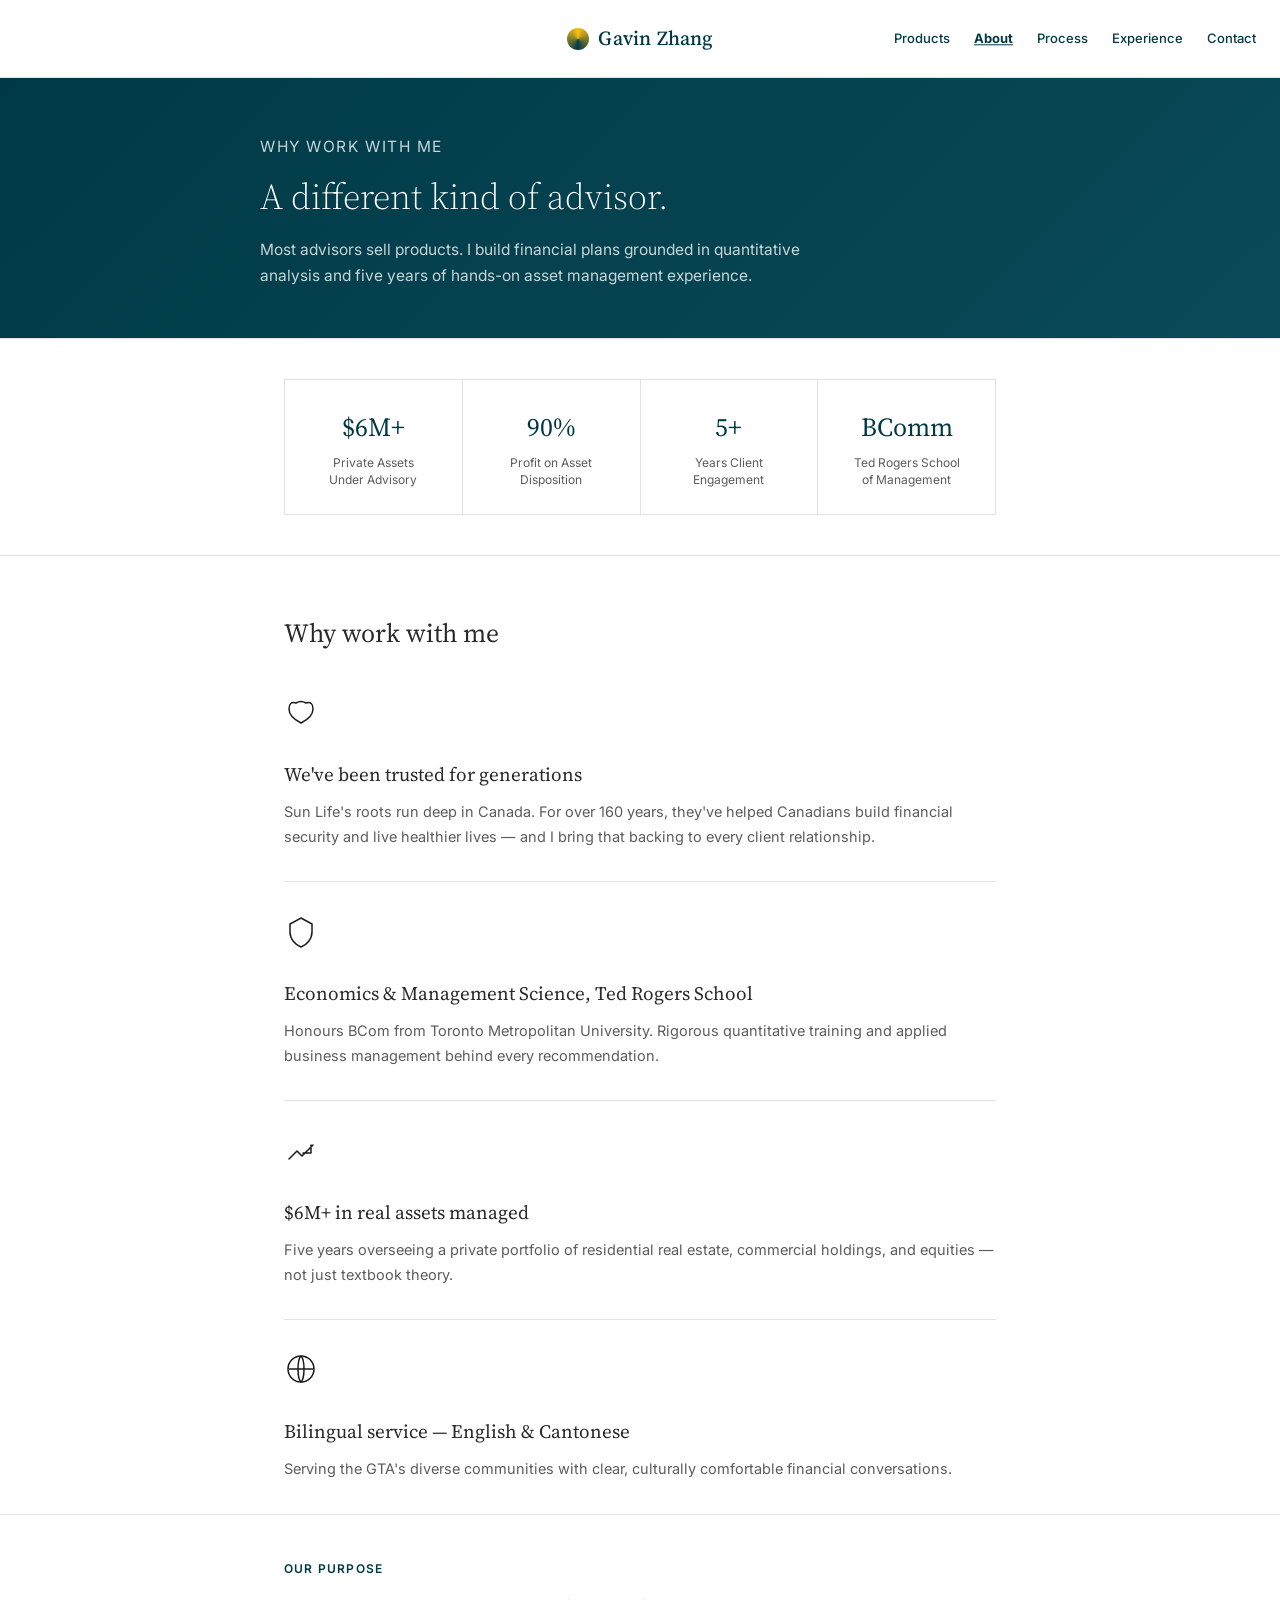
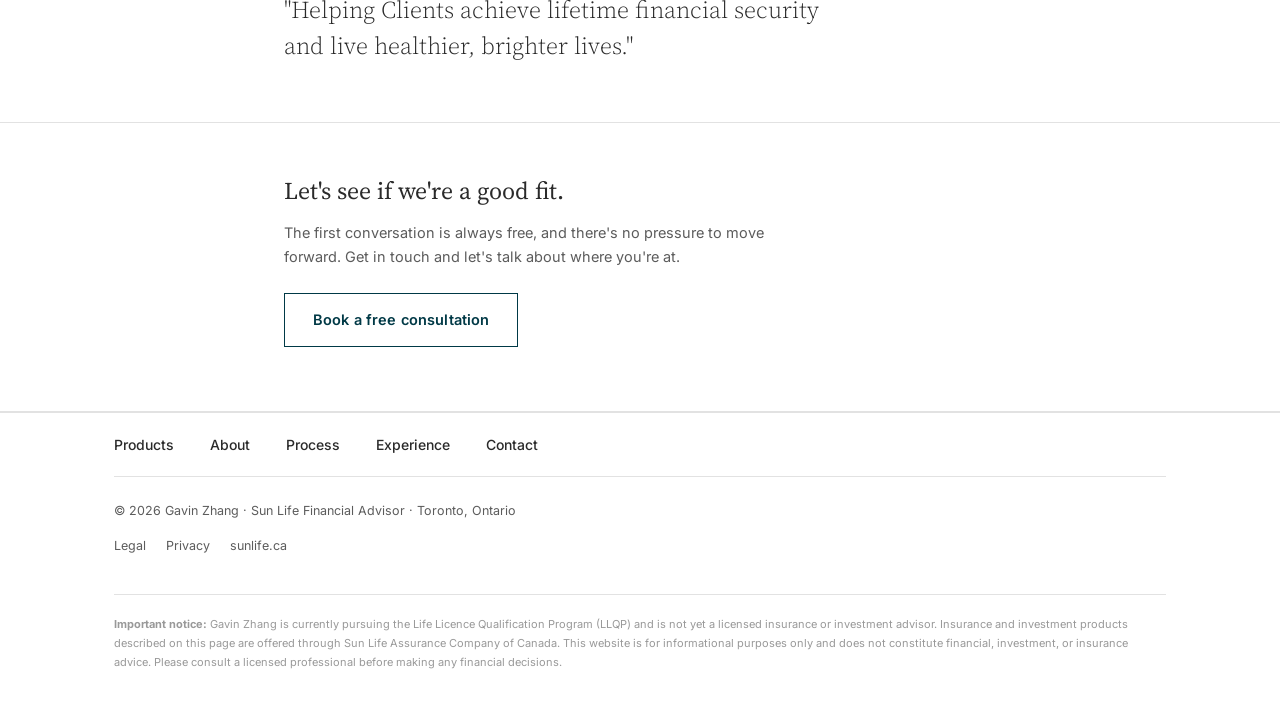
==== commit 73c02e36: "Add files via upload" ====
--- a/about.html
+++ b/about.html
@@ -13,7 +13,6 @@
 
 <!-- NAV -->
 <nav>
-  <div class="nav-menu-icon"><span></span><span></span><span></span></div>
   <a href="index.html" class="nav-brand">
     <span class="nav-sun"></span>
     <span class="nav-brand-text">Gavin Zhang</span>
